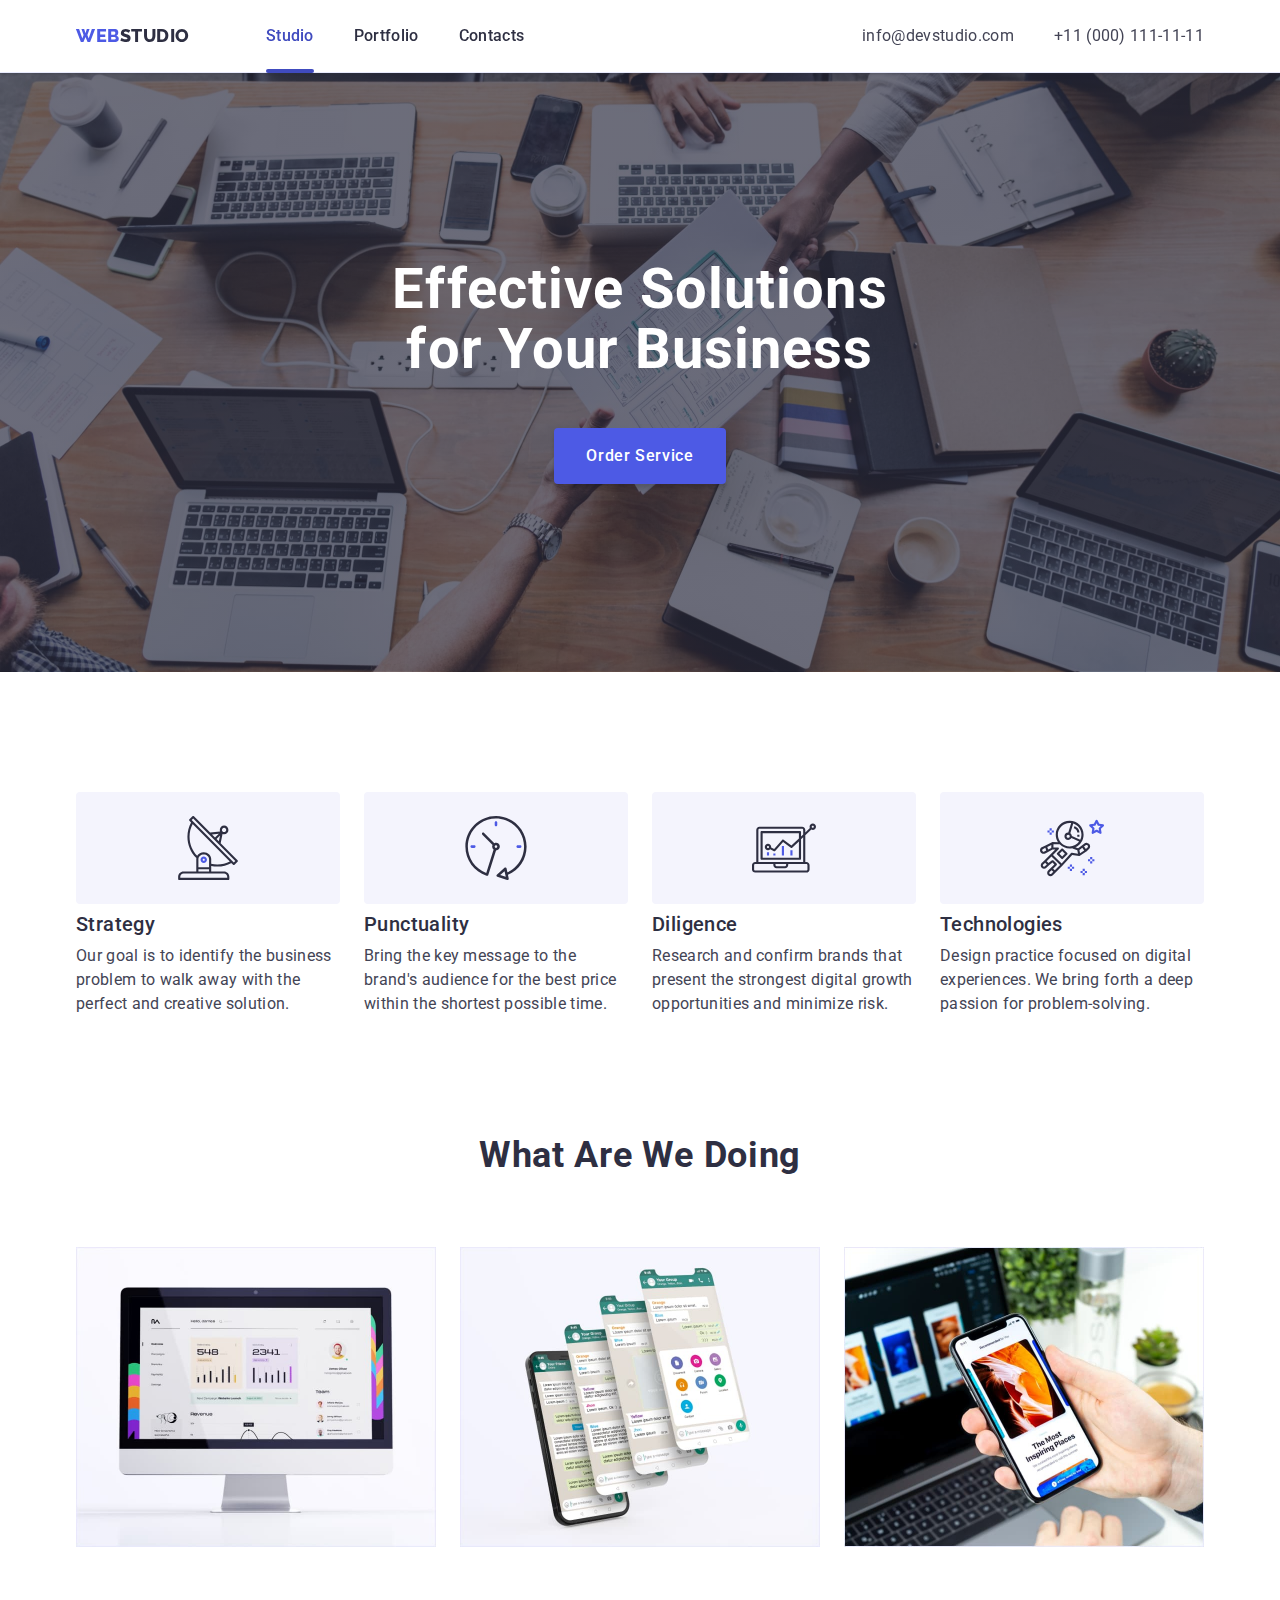
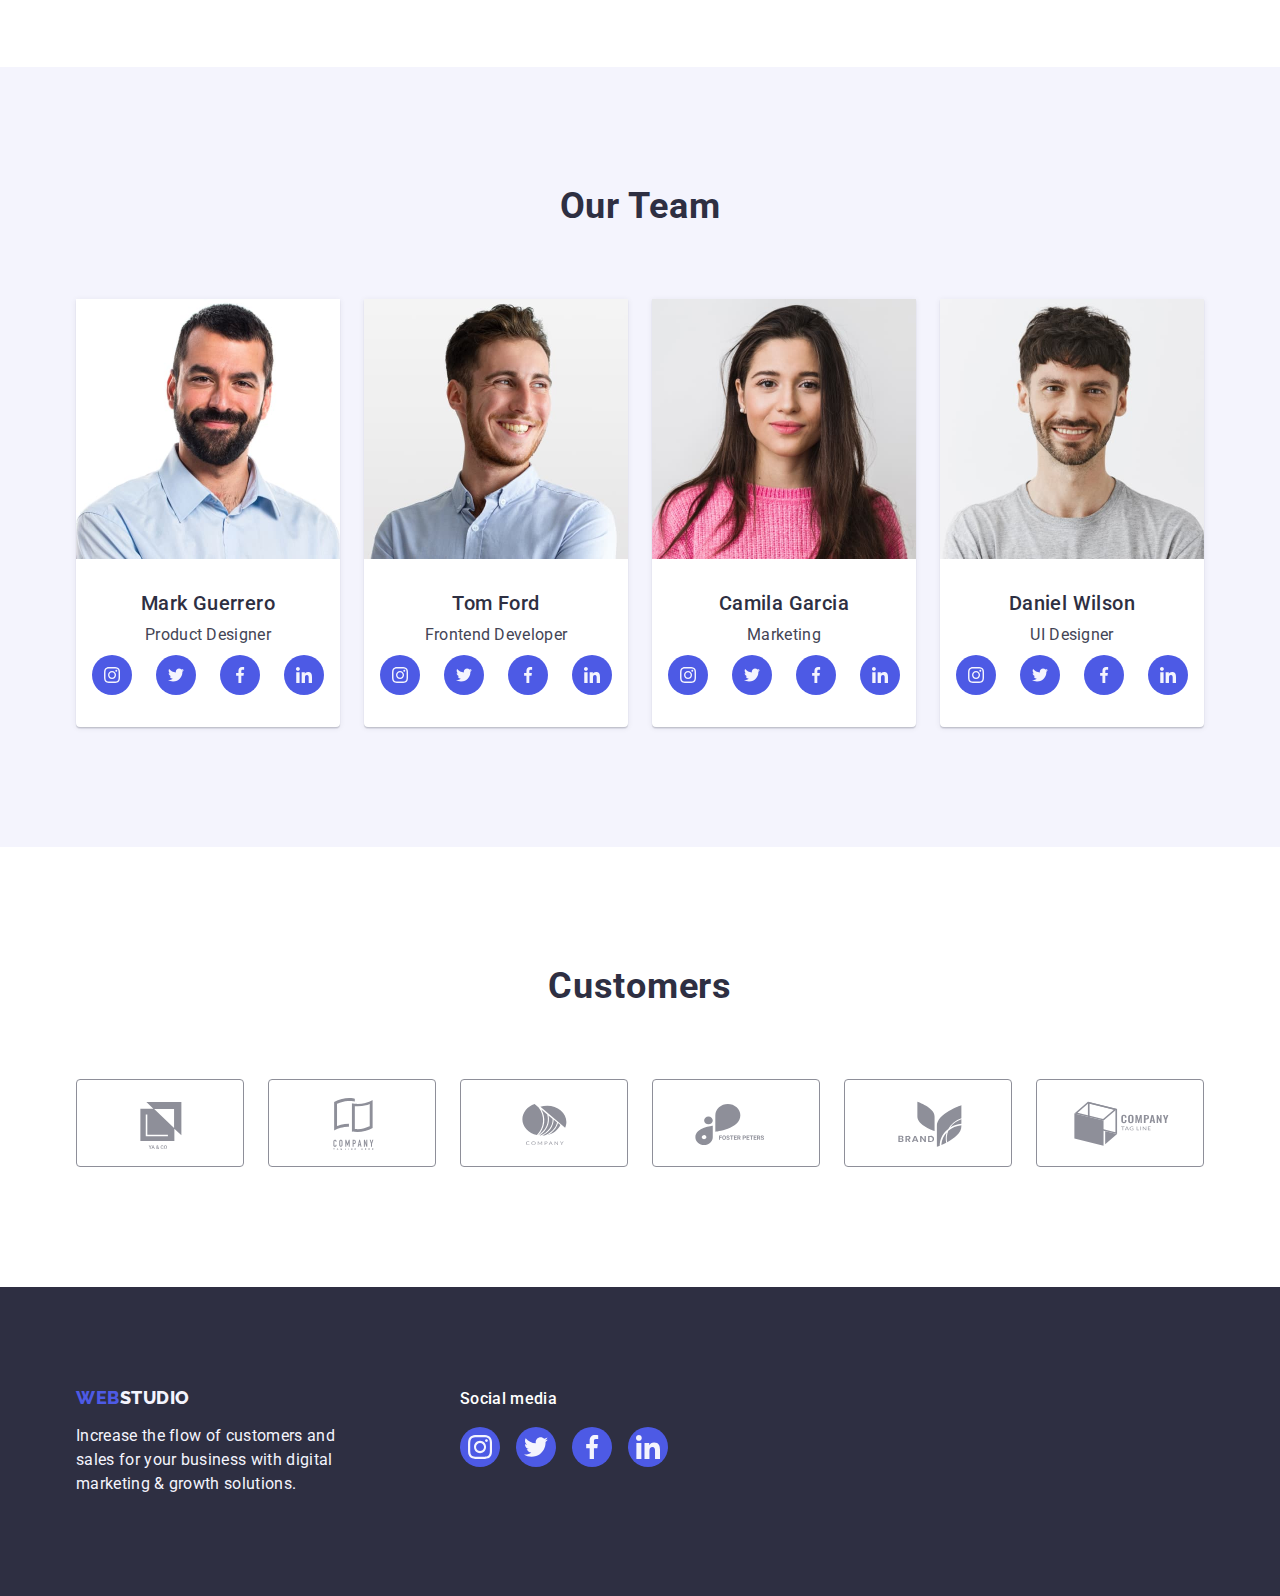
==== index.html @ 48751b9d "add icon form" ====
<!DOCTYPE html>
<html lang="en">
  <head>
    <meta charset="UTF-8" />
    <meta http-equiv="X-UA-Compatible" content="IE=edge" />
    <meta name="viewport" content="width=device-width, initial-scale=1.0" />
    <title>WebStudio</title>
    <link rel="preconnect" href="https://fonts.googleapis.com" />
    <link rel="preconnect" href="https://fonts.gstatic.com" crossorigin />
    <link
      href="https://fonts.googleapis.com/css2?family=Raleway:wght@800&family=Roboto:wght@400;500;700&display=swap"
      rel="stylesheet"
    />
    <link
      rel="stylesheet"
      href="https://cdnjs.cloudflare.com/ajax/libs/modern-normalize/1.1.0/modern-normalize.min.css"
    />
    <link rel="stylesheet" href="./css/styles.css" />
  </head>
  <body>
    <header class="header">
      <div class="container header-nav">
        <nav class="navigations">
          <a href="./index.html" class="logo-nav logo-nav-common link"
            >Web<span class="logo-dark">Studio</span></a
          >
          <ul class="list menu-list">
            <li class="nav-list">
              <a href="./index.html" class="menu-item link active">Studio</a>
            </li>
            <li class="nav-list">
              <a href="./portfolio.html" class="menu-item link">Portfolio</a>
            </li>
            <li class="nav-list">
              <a href="" class="menu-item link">Contacts</a>
            </li>
          </ul>
        </nav>
        <address class="contacts-menu">
          <ul class="list contacts-list">
            <li class="contact">
              <a href="mailto:info@devstudio.com" class="contact-item link"
                >info@devstudio.com</a
              >
            </li>
            <li class="contact">
              <a href="tel:+110001111111" class="contact-item link"
                >+11 (000) 111-11-11</a
              >
            </li>
          </ul>
        </address>
      </div>
    </header>
    <main>
      <!-- Hero -->
      <section class="hero">
        <div class="container">
          <h1 class="hero-title">Effective Solutions for Your Business</h1>
          <button type="button" class="button primary-button" data-modal-open>
            Order Service
          </button>
        </div>
      </section>

      <!-- Section 1 -->
      <section class="advatages-description">
        <div class="container">
          <h2 class="visually-hidden">Our advantages</h2>
          <ul class="list advatages-list">
            <li class="item">
              <div class="advantages-icons-wrapper">
                <svg class="advantages-icons" width="64" height="64">
                  <use href="./images/icons.svg#icon-antenna"></use>
                </svg>
              </div>
              <h3 class="item-title">Strategy</h3>
              <p class="item-description">
                Our goal is to identify the business problem to walk away with
                the perfect and creative solution.
              </p>
            </li>
            <li class="item">
              <div class="advantages-icons-wrapper">
                <svg class="advantages-icons" width="64" height="64">
                  <use href="./images/icons.svg#icon-clock"></use>
                </svg>
              </div>
              <h3 class="item-title">Punctuality</h3>
              <p class="item-description">
                Bring the key message to the brand's audience for the best price
                within the shortest possible time.
              </p>
            </li>
            <li class="item">
              <div class="advantages-icons-wrapper">
                <svg class="advantages-icons" width="64" height="64">
                  <use href="./images/icons.svg#icon-diagram"></use>
                </svg>
              </div>
              <h3 class="item-title">Diligence</h3>
              <p class="item-description">
                Research and confirm brands that present the strongest digital
                growth opportunities and minimize risk.
              </p>
            </li>
            <li class="item">
              <div class="advantages-icons-wrapper">
                <svg class="advantages-icons" width="64" height="64">
                  <use href="./images/icons.svg#icon-astronaut"></use>
                </svg>
              </div>
              <h3 class="item-title">Technologies</h3>
              <p class="item-description">
                Design practice focused on digital experiences. We bring forth a
                deep passion for problem-solving.
              </p>
            </li>
          </ul>
        </div>
      </section>

      <!-- Section 2 -->
      <section class="work-examples">
        <div class="container">
          <h2 class="section-title">What are we doing</h2>
          <ul class="list works-list">
            <li class="item">
              <img
                src="./images/img1.jpg"
                alt="computer"
                width="360"
                height="300"
              />
            </li>
            <li class="item">
              <img
                src="./images/img2.jpg"
                alt="phone screens"
                width="360"
                height="300"
              />
            </li>
            <li class="item">
              <img
                src="./images/img3.jpg"
                alt="phone"
                width="360"
                height="300"
              />
            </li>
          </ul>
        </div>
      </section>

      <!-- Section 3 -->
      <section class="team-members-cards">
        <div class="container">
          <h2 class="section-title">Our Team</h2>
          <ul class="list team-list">
            <li class="team-member-card">
              <img
                src="./images/people1.jpg"
                alt="Mark Guerrero"
                width="264"
                height="260"
                class="person-image"
              />
              <div class="wrapper">
                <h3 class="item-title">Mark Guerrero</h3>
                <p class="item-description card-description">
                  Product Designer
                </p>
                <ul class="icon-list list">
                  <li class="personal-social-media">
                    <a
                      href=""
                      class="icon-link link"
                      aria-label="link to Instagram"
                      target="_blank"
                      rel="noopener noreferrer"
                    >
                      <svg class="icon-img" width="16" height="16">
                        <use href="./images/icons.svg#icon-instagram"></use>
                      </svg>
                    </a>
                  </li>
                  <li class="personal-social-media">
                    <a
                      href=""
                      class="icon-link link"
                      aria-label="link to Twitter"
                      target="_blank"
                      rel="noopener noreferrer"
                    >
                      <svg class="icon-img" width="16" height="16">
                        <use href="./images/icons.svg#icon-twitter"></use>
                      </svg>
                    </a>
                  </li>
                  <li class="personal-social-media">
                    <a
                      href=""
                      class="icon-link link"
                      aria-label="link to Facebook"
                      target="_blank"
                      rel="noopener noreferrer"
                    >
                      <svg class="icon-img" width="16" height="16">
                        <use href="./images/icons.svg#icon-facebook"></use>
                      </svg>
                    </a>
                  </li>
                  <li class="personal-social-media">
                    <a
                      href=""
                      class="icon-link link"
                      aria-label="link to Linkedin"
                      target="_blank"
                      rel="noopener noreferrer"
                    >
                      <svg class="icon-img" width="16" height="16">
                        <use href="./images/icons.svg#icon-linkedin"></use>
                      </svg>
                    </a>
                  </li>
                </ul>
              </div>
            </li>
            <li class="team-member-card">
              <img
                src="./images/people2.jpg"
                alt="Tom Ford"
                width="264"
                height="260"
                class="person-image"
              />
              <div class="wrapper">
                <h3 class="item-title">Tom Ford</h3>
                <p class="item-description card-description">
                  Frontend Developer
                </p>
                <ul class="icon-list list">
                  <li class="personal-social-media">
                    <a
                      href=""
                      class="icon-link link"
                      aria-label="link to Instagram"
                      target="_blank"
                      rel="noopener noreferrer"
                    >
                      <svg class="icon-img" width="16" height="16">
                        <use href="./images/icons.svg#icon-instagram"></use>
                      </svg>
                    </a>
                  </li>
                  <li class="personal-social-media">
                    <a
                      href=""
                      class="icon-link link"
                      aria-label="link to Twitter"
                      target="_blank"
                      rel="noopener noreferrer"
                    >
                      <svg class="icon-img" width="16" height="16">
                        <use href="./images/icons.svg#icon-twitter"></use>
                      </svg>
                    </a>
                  </li>
                  <li class="personal-social-media">
                    <a
                      href=""
                      class="icon-link link"
                      aria-label="link to Facebook"
                      target="_blank"
                      rel="noopener noreferrer"
                    >
                      <svg class="icon-img" width="16" height="16">
                        <use href="./images/icons.svg#icon-facebook"></use>
                      </svg>
                    </a>
                  </li>
                  <li class="personal-social-media">
                    <a
                      href=""
                      class="icon-link link"
                      aria-label="link to Linkedin"
                      target="_blank"
                      rel="noopener noreferrer"
                    >
                      <svg class="icon-img" width="16" height="16">
                        <use href="./images/icons.svg#icon-linkedin"></use>
                      </svg>
                    </a>
                  </li>
                </ul>
              </div>
            </li>
            <li class="team-member-card">
              <img
                src="./images/people3.jpg"
                alt="Camila Garcia"
                width="264"
                height="260"
                class="person-image"
              />
              <div class="wrapper">
                <h3 class="item-title">Camila Garcia</h3>
                <p class="item-description card-description">Marketing</p>
                <ul class="icon-list list">
                  <li class="personal-social-media">
                    <a
                      href=""
                      class="icon-link link"
                      aria-label="link to Instagram"
                      target="_blank"
                      rel="noopener noreferrer"
                    >
                      <svg class="icon-img" width="16" height="16">
                        <use href="./images/icons.svg#icon-instagram"></use>
                      </svg>
                    </a>
                  </li>
                  <li class="personal-social-media">
                    <a
                      href=""
                      class="icon-link link"
                      aria-label="link to Twitter"
                      target="_blank"
                      rel="noopener noreferrer"
                    >
                      <svg class="icon-img" width="16" height="16">
                        <use href="./images/icons.svg#icon-twitter"></use>
                      </svg>
                    </a>
                  </li>
                  <li class="personal-social-media">
                    <a
                      href=""
                      class="icon-link link"
                      aria-label="link to Facebook"
                      target="_blank"
                      rel="noopener noreferrer"
                    >
                      <svg class="icon-img" width="16" height="16">
                        <use href="./images/icons.svg#icon-facebook"></use>
                      </svg>
                    </a>
                  </li>
                  <li class="personal-social-media">
                    <a
                      href=""
                      class="icon-link link"
                      aria-label="link to Linkedin"
                      target="_blank"
                      rel="noopener noreferrer"
                    >
                      <svg class="icon-img" width="16" height="16">
                        <use href="./images/icons.svg#icon-linkedin"></use>
                      </svg>
                    </a>
                  </li>
                </ul>
              </div>
            </li>
            <li class="team-member-card">
              <img
                src="./images/people4.jpg"
                alt="Daniel Wilson"
                width="264"
                height="260"
                class="person-image"
              />
              <div class="wrapper">
                <h3 class="item-title">Daniel Wilson</h3>
                <p class="item-description card-description">UI Designer</p>
                <ul class="icon-list list">
                  <li class="personal-social-media">
                    <a
                      href=""
                      class="icon-link link"
                      aria-label="link to Instagram"
                      target="_blank"
                      rel="noopener noreferrer"
                    >
                      <svg class="icon-img" width="16" height="16">
                        <use href="./images/icons.svg#icon-instagram"></use>
                      </svg>
                    </a>
                  </li>
                  <li class="personal-social-media">
                    <a
                      href=""
                      class="icon-link link"
                      aria-label="link to Twitter"
                      target="_blank"
                      rel="noopener noreferrer"
                    >
                      <svg class="icon-img" width="16" height="16">
                        <use href="./images/icons.svg#icon-twitter"></use>
                      </svg>
                    </a>
                  </li>
                  <li class="personal-social-media">
                    <a
                      href=""
                      class="icon-link link"
                      aria-label="link to Facebook"
                      target="_blank"
                      rel="noopener noreferrer"
                    >
                      <svg class="icon-img" width="16" height="16">
                        <use href="./images/icons.svg#icon-facebook"></use>
                      </svg>
                    </a>
                  </li>
                  <li class="personal-social-media">
                    <a
                      href=""
                      class="icon-link link"
                      aria-label="link to Linkedin"
                      target="_blank"
                      rel="noopener noreferrer"
                    >
                      <svg class="icon-img" width="16" height="16">
                        <use href="./images/icons.svg#icon-linkedin"></use>
                      </svg>
                    </a>
                  </li>
                </ul>
              </div>
            </li>
          </ul>
        </div>
      </section>

      <!-- Section 4 -->
      <section class="customers-section">
        <div class="container">
          <h2 class="section-title">Customers</h2>
          <ul class="customers-list list">
            <li class="customers-item">
              <a
                href=""
                class="customers-link"
                aria-label="link to Company"
                target="_blank"
                rel="noopener noreferrer"
              >
                <svg class="customer-logo" width="104" height="56">
                  <use href="./images/icons.svg#icon-company-1"></use>
                </svg>
              </a>
            </li>
            <li class="customers-item">
              <a
                href=""
                class="customers-link"
                aria-label="link to Company"
                target="_blank"
                rel="noopener noreferrer"
              >
                <svg class="customer-logo" width="104" height="56">
                  <use href="./images/icons.svg#icon-company-2"></use>
                </svg>
              </a>
            </li>
            <li class="customers-item">
              <a
                href=""
                class="customers-link"
                aria-label="link to Company"
                target="_blank"
                rel="noopener noreferrer"
              >
                <svg class="customer-logo" width="104" height="56">
                  <use href="./images/icons.svg#icon-company-3"></use>
                </svg>
              </a>
            </li>
            <li class="customers-item">
              <a
                href=""
                class="customers-link"
                aria-label="link to Company"
                target="_blank"
                rel="noopener noreferrer"
              >
                <svg class="customer-logo" width="104" height="56">
                  <use href="./images/icons.svg#icon-company-4"></use>
                </svg>
              </a>
            </li>
            <li class="customers-item">
              <a
                href=""
                class="customers-link"
                aria-label="link to Company"
                target="_blank"
                rel="noopener noreferrer"
              >
                <svg class="customer-logo" width="104" height="56">
                  <use href="./images/icons.svg#icon-company-5"></use>
                </svg>
              </a>
            </li>
            <li class="customers-item">
              <a
                href=""
                class="customers-link"
                aria-label="link to Company"
                target="_blank"
                rel="noopener noreferrer"
              >
                <svg class="customer-logo" width="104" height="56">
                  <use href="./images/icons.svg#icon-company-6"></use>
                </svg>
              </a>
            </li>
          </ul>
        </div>
      </section>
    </main>

    <!-- Footer -->
    <footer class="footer">
      <div class="container footer-wrapper">
        <div class="footer-left-side">
          <a
            href="./index.html"
            class="logo-nav logo-nav-common link footer-logo"
            >Web<span class="logo-light">Studio</span></a
          >
          <p class="footer-text">
            Increase the flow of customers and sales for your business with
            digital marketing & growth solutions.
          </p>
        </div>
        <div>
          <p class="social-media-text">Social media</p>
          <ul class="social-media-list list">
            <li class="social-media-item">
              <a
                href=""
                class="icon-link"
                aria-label="link to Instagram"
                target="_blank"
                rel="noopener noreferrer"
              >
                <svg class="icon-img" width="24" height="24">
                  <use href="./images/icons.svg#icon-instagram"></use>
                </svg>
              </a>
            </li>
            <li class="social-media-item">
              <a
                href=""
                class="icon-link"
                aria-label="link to Twitter"
                target="_blank"
                rel="noopener noreferrer"
              >
                <svg class="icon-img" width="24" height="24">
                  <use href="./images/icons.svg#icon-twitter"></use>
                </svg>
              </a>
            </li>
            <li class="social-media-item">
              <a
                href=""
                class="icon-link"
                aria-label="link to Facebook"
                target="_blank"
                rel="noopener noreferrer"
              >
                <svg class="icon-img" width="24" height="24">
                  <use href="./images/icons.svg#icon-facebook"></use>
                </svg>
              </a>
            </li>
            <li class="social-media-item">
              <a
                href=""
                class="icon-link"
                aria-label="link to Linkedin"
                target="_blank"
                rel="noopener noreferrer"
              >
                <svg class="icon-img" width="24" height="24">
                  <use href="./images/icons.svg#icon-linkedin"></use>
                </svg>
              </a>
            </li>
          </ul>
        </div>
      </div>
    </footer>

    <div class="backdrop is-hidden" data-modal>
      <div class="modal">
        <button type="button" class="close-button" data-modal-close>
          <svg class="icon-close" width="8" height="8">
            <use href="./images/icons.svg#icon-close"></use>
          </svg>
        </button>

        <form class="form-modal">
          <p class="form-title">
            Leave your contacts and we will call you back
          </p>

          <label class="form-field">
            <span class="input-description">Name</span>
            <span class="input-wrapper">
              <input
                type="text"
                name="user-name"
                required
                class="form-input"
                pattern="[a-zA-Z]+"
                minlength="2"
              />
              <svg class="form-icon" width="18" height="24">
                <use href="./images/icons.svg#icon-person"></use>
              </svg>
            </span>
          </label>

          <label class="form-field">
            <span class="input-description">Phone</span>
            <span class="input-wrapper">
              <input
                type="tel"
                name="phone-number"
                required
                class="form-input"
                pattern="[0-9]{3}-[0-9]{3}-[0-9]{2}-[0-9]{2}"
                title="XXX-XXX-XX-XX"
              />
              <svg class="form-icon" width="18" height="24">
                <use href="./images/icons.svg#icon-phone"></use>
              </svg>
            </span>
          </label>

          <label class="form-field">
            <span class="input-description">Email</span>
            <span class="input-wrapper">
              <input
                type="email"
                name="user-email"
                required
                class="form-input"
              />
              <svg class="form-icon" width="18" height="24">
                <use href="./images/icons.svg#icon-email"></use>
              </svg>
            </span>
          </label>

          <label class="form-field">
            <span class="input-description">Comment</span>
            <textarea
              name="user-comment"
              placeholder="Text input"
              class="user-comment"
            ></textarea>
          </label>

          <!-- <label class="form-field">
            <input type="checkbox" name="checkbox" value="checkbox" required />
            <span>I accept the terms and conditions of the</span>
            <a href="">Privacy Policy</a>
          </label> -->

          <label class="checkbox-description">
            <input
              type="checkbox"
              name="user-policy"
              value="checkbox"
              required
              class="checkbox-form visually-hidden"
            />
            <span class="icon-checkboks">
              <svg class="icon-policy" width="10" height="8">
                <use href="./images/icons.svg#icon-policy"></use>
              </svg>
            </span>
            I accept the terms and conditions of the&nbsp;
            <a href="" class="policy-link">Privacy Policy</a>
          </label>

          <button type="submit" class="form-button button">Send</button>
        </form>
      </div>
    </div>

    <script src="./js/modal.js"></script>
  </body>
</html>
---- css/styles.css ----
:root {
  --primary-brand-color: #4d5ae5;
  --hover-color: #404bbf;
  --primary-text-color: #434455;
  --headings-text-color: #2e2f42;
  --white-text-color: #ffffff;
  --light-text-color: #f4f4fd;
  --accent-color: #e7e9fc;
  --stroke-logo-color: #8e8f99;
  --green-hover-color: #31d0aa;
  --modal-background-color: #fcfcfc;
  --timing-function: cubic-bezier(0.4, 0, 0.2, 1);
}

body {
  padding-top: 72px;

  font-family: 'Roboto', sans-serif;
  font-weight: 400;
  font-size: 16px;

  background-color: var(--white-text-color);
  color: var(--primary-text-color);
}

/* Resets */
h1,
h2,
h3,
h4,
p {
  margin-top: 0;
  margin-bottom: 0;
}

ul {
  margin-top: 0;
  margin-bottom: 0;
  padding-left: 0;
}

img {
  display: block;
}

/* Links reset */

.link {
  text-decoration: none;
}

/* Lists reset */

.list {
  list-style: none;
}

/* Header */

.header {
  border-bottom: 1px solid var(--accent-color);
  box-shadow: 0px 2px 1px rgba(46, 47, 66, 0.08),
    0px 1px 1px rgba(46, 47, 66, 0.16), 0px 1px 6px rgba(46, 47, 66, 0.08);
  background-color: var(--white-text-color);

  position: fixed;
  top: 0;
  left: 0;
  z-index: 100;
  width: 100%;
}

.container {
  width: 1158px;
  padding-left: 15px;
  padding-right: 15px;
  margin-left: auto;
  margin-right: auto;
}

.header-nav {
  display: flex;
  align-items: center;
}

.navigations {
  display: flex;
  align-items: center;
}

/* Logo */

.logo-nav {
  font-family: 'Raleway', sans-serif;
  font-weight: 800;
  font-size: 18px;
  line-height: 1.17;
  letter-spacing: 0.03em;
  text-transform: uppercase;
}

.logo-nav-common {
  color: var(--primary-brand-color);
}

.logo-dark {
  color: var(--headings-text-color);
}

.logo-light {
  color: var(--light-text-color);
}

/* Navigation menu */

.menu-item.active {
  position: relative;
  color: var(--hover-color);
}

.active::after {
  position: absolute;
  left: 0;
  bottom: -1px;
  content: '';
  display: block;
  width: 100%;
  height: 4px;

  background: var(--hover-color);
  border-radius: 2px;
}

.menu-list {
  display: flex;
  gap: 40px;
}

.menu-item {
  display: block;
  padding-top: 24px;
  padding-bottom: 24px;

  font-weight: 500;
  line-height: 1.5;
  letter-spacing: 0.02em;
  color: var(--headings-text-color);

  transition-property: color;
  transition-duration: 250ms;
  transition-timing-function: var(--timing-function);
}

.navigations .logo-nav {
  margin-right: 76px;
}

.menu-item:hover,
.menu-item:focus,
.contact-item:hover,
.contact-item:focus {
  color: var(--hover-color);
}

/* Contacts menu */

.contacts-menu {
  font-style: normal;
  margin-left: auto;
}

.contacts-list {
  display: flex;
  gap: 40px;
}

.contact-item {
  padding-top: 24px;
  padding-bottom: 24px;

  line-height: 1.5;
  letter-spacing: 0.02em;
  color: var(--primary-text-color);

  transition-property: color;
  transition-duration: 250ms;
  transition-timing-function: var(--timing-function);
}

/* Hero */
.hero {
  padding-top: 188px;
  padding-bottom: 188px;
  max-width: 1440px;
  margin-left: auto;
  margin-right: auto;
  background-image: linear-gradient(
      rgba(46, 47, 66, 0.7),
      rgba(46, 47, 66, 0.7)
    ),
    url('../images/hero.jpg');
  background-color: var(--headings-text-color);
  background-position: center;
  background-size: cover;
  background-repeat: no-repeat;
}
.hero-title {
  max-width: 496px;
  margin-right: auto;
  margin-left: auto;
  margin-bottom: 48px;

  font-weight: 700;
  font-size: 56px;
  line-height: 1.07;
  letter-spacing: 0.02em;
  text-align: center;
  color: var(--white-text-color);
}

/* Buttons */

.button {
  font-weight: 500;
  font-size: 16px;
  line-height: 1.5;
  letter-spacing: 0.04em;
  cursor: pointer;
}

.primary-button {
  display: block;
  min-width: 169px;
  margin-left: auto;
  margin-right: auto;
  padding: 16px 32px;

  color: var(--white-text-color);
  background-color: var(--primary-brand-color);
  border: none;
  box-shadow: 0px 4px 4px rgba(0, 0, 0, 0.15);
  border-radius: 4px;

  transition-property: background-color;
  transition-duration: 250ms;
  transition-timing-function: var(--timing-function);
}

.secondary-button {
  padding: 12px 24px;
  color: var(--primary-brand-color);
  background-color: var(--light-text-color);
  border: 1px solid var(--accent-color);
  border-radius: 4px;

  transition: color 250ms var(--timing-function),
    background-color 250ms var(--timing-function),
    box-shadow 250ms var(--timing-function),
    border-color 250ms var(--timing-function);
}

.secondary-button-item:not(:last-child) {
  margin-right: 24px;
}

.primary-button:hover,
.primary-button:focus,
.secondary-button:hover,
.secondary-button:focus {
  color: var(--white-text-color);
  background-color: var(--hover-color);
}

.secondary-button:hover,
.secondary-button:focus {
  box-shadow: 0px 3px 1px rgba(0, 0, 0, 0.1), 0px 2px 1px rgba(0, 0, 0, 0.08),
    0px 2px 2px rgba(0, 0, 0, 0.12);
  border: 1px solid;
  border-color: transparent;
}

/* Section 1 */
.visually-hidden {
  position: absolute;
  width: 1px;
  height: 1px;
  margin: -1px;
  border: 0;
  padding: 0;

  white-space: nowrap;
  clip-path: inset(100%);
  clip: rect(0 0 0 0);
  overflow: hidden;
}

.advatages-description {
  padding-top: 120px;
  padding-bottom: 120px;
}

.advatages-list {
  display: flex;
  gap: 24px;
}

.advatages-list .item {
  flex-basis: calc((100% - 72px) / 4);
}

.advantages-icons-wrapper {
  display: flex;
  justify-content: center;
  align-items: center;
  width: 264px;
  height: 112px;
  margin-bottom: 8px;
  background-color: var(--light-text-color);
  border-radius: 4px;
}

.item-title {
  margin-bottom: 8px;

  font-weight: 500;
  font-size: 20px;
  line-height: 1.2;
  letter-spacing: 0.02em;

  color: var(--headings-text-color);
}

.item-description {
  line-height: 1.5;
  letter-spacing: 0.02em;
}

/* Section 2 */

.work-examples {
  padding-bottom: 120px;
}

.section-title {
  margin-bottom: 72px;

  font-weight: 700;
  font-size: 36px;
  line-height: 1.1;
  text-align: center;
  letter-spacing: 0.02em;
  text-transform: capitalize;

  color: var(--headings-text-color);
}

.works-list {
  display: flex;
}

.works-list .item {
  flex-basis: calc((100% - 48px) / 3);
}

.works-list .item:not(:last-child) {
  margin-right: 24px;
}

/* Section 3 */

.team-members-cards {
  padding-top: 120px;
  padding-bottom: 120px;
  background-color: var(--light-text-color);
}

.team-list {
  display: flex;
  gap: 24px;
  text-align: center;
}

.team-member-card {
  flex-basis: calc((100% - 72px) / 4);

  background-color: var(--white-text-color);
  box-shadow: 0px 1px 6px rgba(46, 47, 66, 0.08),
    0px 1px 1px rgba(46, 47, 66, 0.16), 0px 2px 1px rgba(46, 47, 66, 0.08);
  border-radius: 0px 0px 4px 4px;
}

.wrapper {
  padding: 32px 0;
}

.card-description {
  margin-bottom: 8px;
}

.icon-list {
  display: flex;
  justify-content: center;
  gap: 24px;
}

.icon-link {
  display: flex;
  justify-content: center;
  align-items: center;
  width: 40px;
  height: 40px;
  background-color: var(--primary-brand-color);
  border-radius: 50%;

  transition-property: background-color;
  transition-duration: 250ms;
  transition-timing-function: var(--timing-function);
}

.personal-social-media > .icon-link:hover,
.personal-social-media > .icon-link:focus {
  background-color: var(--hover-color);
}

.icon-img {
  fill: var(--light-text-color);
}

/* Section 4 */

.customers-section {
  padding-top: 120px;
  padding-bottom: 120px;
}
.customers-item {
  flex-basis: calc((100% - 120px) / 6);
  height: 88px;
}

.customers-list {
  display: flex;
  gap: 24px;
}

.customers-link {
  display: flex;
  align-items: center;
  justify-content: center;
  height: 100%;
  border: 1px solid var(--stroke-logo-color);
  border-radius: 4px;
  color: var(--stroke-logo-color);

  transition: border-color 250ms var(--timing-function),
    color 250ms var(--timing-function);
}

.customers-link:hover,
.customers-link:focus {
  color: var(--hover-color);
  border: 1px solid;
  border-color: var(--hover-color);
}

.customer-logo {
  fill: currentColor;
}

/* Footer */

.footer-wrapper {
  display: flex;
  align-items: baseline;
}

.footer-left-side {
  margin-right: 120px;
}

.footer-logo {
  display: inline-block;
  margin-bottom: 16px;
}

.footer {
  padding-top: 100px;
  padding-bottom: 100px;

  background-color: var(--headings-text-color);
}

.footer-text {
  width: 264px;
  line-height: 1.5;
  letter-spacing: 0.02em;
  color: var(--light-text-color);
}

.social-media-list {
  display: flex;
  gap: 16px;
}

.social-media-text {
  margin-bottom: 16px;
  font-weight: 500;
  line-height: 1.5;
  letter-spacing: 0.02em;
  color: var(--white-text-color);
}

.social-media-item > .icon-link:hover,
.social-media-item > .icon-link:focus {
  background-color: var(--green-hover-color);
}

/* Portfolio */

.cards-section {
  padding-top: 96px;
  padding-bottom: 120px;
}

.button-list {
  display: flex;
  justify-content: center;
  margin-bottom: 72px;
}

.card-list {
  display: flex;
  flex-wrap: wrap;
}

.item-title-link {
  color: var(--headings-text-color);
}

.item-description-link {
  color: var(--primary-text-color);
}

.card {
  width: calc((100% - 48px) / 3);
  margin-right: 24px;
  margin-bottom: 48px;
}

.card-link {
  display: block;

  transition-property: box-shadow;
  transition-duration: 250ms;
  transition-timing-function: var(--timing-function);
}

.card-link:hover,
.card-link:focus {
  box-shadow: 0px 1px 6px rgba(46, 47, 66, 0.08),
    0px 1px 1px rgba(46, 47, 66, 0.16), 0px 2px 1px rgba(46, 47, 66, 0.08);
}

.wrapper-cards {
  padding: 32px 16px;
  border: 1px solid var(--accent-color);
  border-top: none;
}

.card:nth-child(3n) {
  margin-right: 0;
}

.card:nth-last-child(-n + 3) {
  margin-bottom: 0;
}

.card-link .item-title,
.card-link .item-description {
  margin-left: 16px;
}

.thumb {
  position: relative;

  overflow: hidden;
}

.thumb-text {
  position: absolute;
  top: 0;
  left: 0;
  width: 100%;
  height: 100%;
  padding-top: 40px;
  padding-bottom: 40px;
  padding-right: 32px;
  padding-left: 32px;

  line-height: 1.5;
  letter-spacing: 0.02em;
  color: var(--light-text-color);
  background-color: var(--primary-brand-color);

  transform: translateY(100%);
  transition: transform 250ms var(--timing-function);
  overflow: auto;
}

.card-link:hover .thumb-text,
.card-link:focus .thumb-text {
  transform: translateY(0);
}

/* Modal */

.backdrop {
  position: fixed;
  top: 0;
  left: 0;
  width: 100%;
  height: 100%;

  background-color: rgba(46, 47, 66, 0.4);
  opacity: 1;
  transition: opacity 250ms var(--timing-function),
    visibility 250ms var(--timing-function);
}

.is-hidden {
  opacity: 0;
  visibility: hidden;
  pointer-events: none;
}

.backdrop.is-hidden .modal {
  transform: translate(-50%, -50%) scale(0.9);
  opacity: 0;
}

.modal {
  position: absolute;
  top: 50%;
  left: 50%;
  transform: translate(-50%, -50%) scale(1);
  min-width: 408px;
  min-height: 584px;
  padding: 72px 24px 24px 24px;

  background-color: var(--modal-background-color);
  box-shadow: 0px 1px 1px rgba(0, 0, 0, 0.14), 0px 1px 3px rgba(0, 0, 0, 0.12),
    0px 2px 1px rgba(0, 0, 0, 0.2);
  border-radius: 4px;
  opacity: 1;
  transition: transform 250ms var(--timing-function);
}

.close-button {
  position: absolute;
  top: 24px;
  right: 24px;

  width: 24px;
  height: 24px;
  padding: 0;
  display: flex;
  justify-content: center;
  align-items: center;

  background-color: var(--accent-color);
  border: 1px solid rgba(0, 0, 0, 0.1);
  border-radius: 50%;

  cursor: pointer;
  transition: background-color 250ms var(--timing-function),
    border 250ms var(--timing-function);
}

.close-button:hover,
.close-button:focus {
  background-color: var(--hover-color);
  border: none;
}

.close-button:hover .icon-close,
.close-button:focus .icon-close {
  fill: var(--white-text-color);
}

.icon-close {
  fill: var(--headings-text-color);
  transition: fill 250ms var(--timing-function);
}

.form-title {
  margin-bottom: 16px;

  font-weight: 500;
  font-size: 16px;
  line-height: 1.5;
  text-align: center;
  letter-spacing: 0.02em;
  color: var(--headings-text-color);
}

.form-field {
  display: block;
  margin-bottom: 8px;
}

.form-field:last-child {
  margin-bottom: 16px;
}

.input-wrapper {
  position: relative;
  display: block;
}

.form-input {
  width: 100%;
  height: 40px;
  padding-left: 38px;

  border: 1px solid rgba(46, 47, 66, 0.4);
  border-radius: 4px;

  transition: border-color 250ms var(--timing-function);
}

.form-input:focus-within,
.user-comment:focus-within {
  outline: none;
  border-color: var(--primary-brand-color);
}

.form-input:focus-within + .form-icon {
  fill: var(--primary-brand-color);
}

.input-description {
  display: block;
  margin-bottom: 4px;
  font-size: 12px;
  line-height: 1.17;
  letter-spacing: 0.04em;

  color: var(--stroke-logo-color);
}

.form-icon {
  position: absolute;
  top: 50%;
  left: 16px;
  transform: translateY(-50%);

  transition: fill 250ms var(--timing-function);
}

.user-comment {
  width: 100%;
  height: 120px;
  resize: none;
  border: 1px solid rgba(46, 47, 66, 0.4);
  border-radius: 4px;
  padding: 8px 16px;

  transition: border-color 250ms var(--timing-function);
}

.user-comment::placeholder {
  font-size: 12px;
  line-height: 1.17;
  letter-spacing: 0.04em;
  color: rgba(46, 47, 66, 0.4);
}

.checkbox-description {
  display: flex;
  margin-bottom: 24px;
  align-items: center;
  font-size: 12px;
  line-height: 1.17;
  letter-spacing: 0.04em;
  color: var(--stroke-logo-color);
}

.icon-checkboks {
  display: flex;
  align-items: center;
  justify-content: center;
  width: 16px;
  height: 16px;
  margin-right: 8px;
  border: 1px solid rgba(46, 47, 66, 0.4);
  border-radius: 2px;
  cursor: pointer;

  transition: background-color 250ms var(--timing-function),
    border-color 250ms var(--timing-function),
    background-image 250ms var(--timing-function);
}

.icon-policy {
  opacity: 0;
  transition: opacity 250ms var(--timing-function);
}

.checkbox-form:checked + .icon-checkboks {
  background-color: var(--hover-color);
  border-color: var(--hover-color);
}

.checkbox-form:checked + .icon-checkboks .icon-policy {
  opacity: 1;
}

.checkbox-form:focus + .icon-checkboks {
  outline: 1px solid var(--primary-brand-color);
}

/* 
.checkbox-description::before {
  content: '';
  width: 16px;
  height: 16px;
  margin-right: 8px;
  border: 1px solid rgba(46, 47, 66, 0.4);
  border-radius: 2px;
  cursor: pointer;

  transition: background-color 250ms var(--timing-function),
    border-color 250ms var(--timing-function),
    background-image 250ms var(--timing-function);
}

.checkbox-form:checked + .checkbox-description::before {
  background-image: url('../images/policy-icon.svg');
  background-size: 10px 8px;
  background-repeat: no-repeat;
  background-position: center;
  background-color: var(--hover-color);
  border-color: var(--hover-color);
}

.checkbox-form:focus + .checkbox-description::before {
  outline: 1px solid var(--primary-brand-color);
} */

.policy-link {
  color: var(--primary-brand-color);
}

.form-button {
  display: block;
  margin-left: auto;
  margin-right: auto;
}
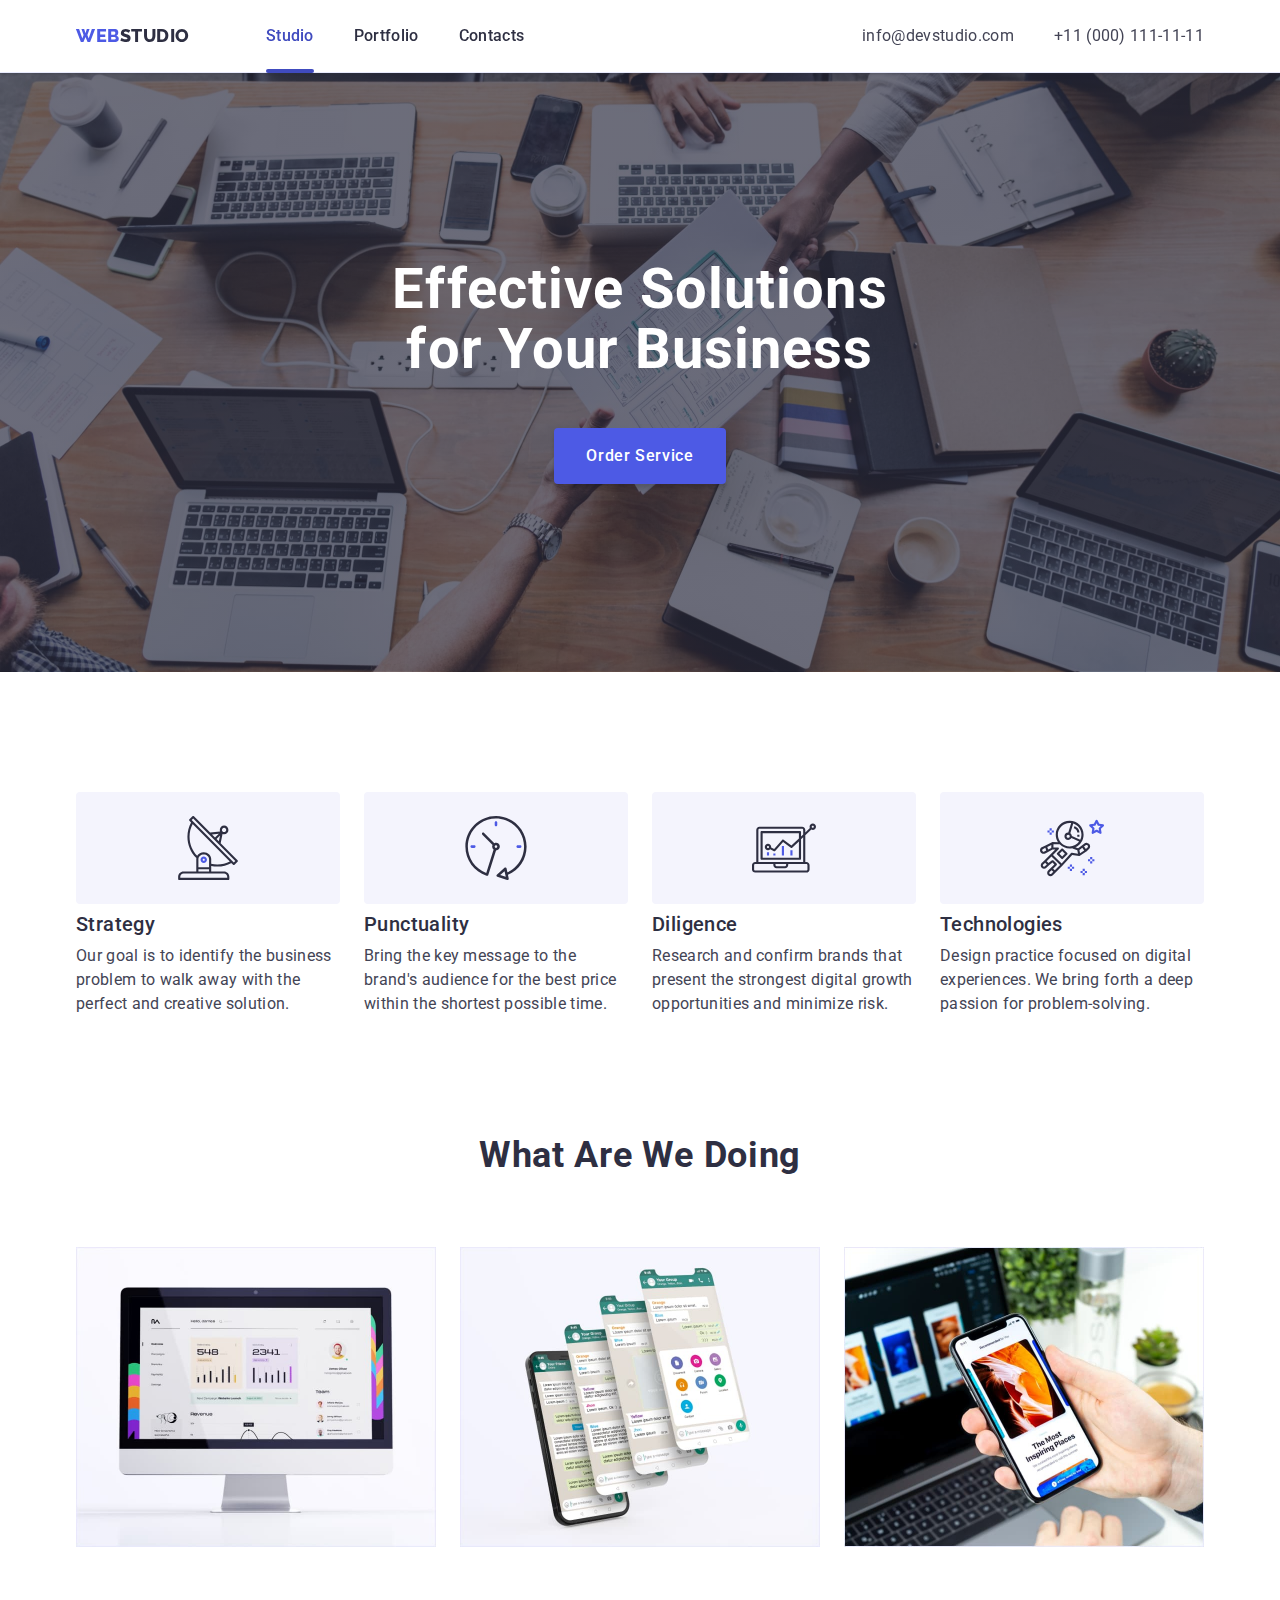
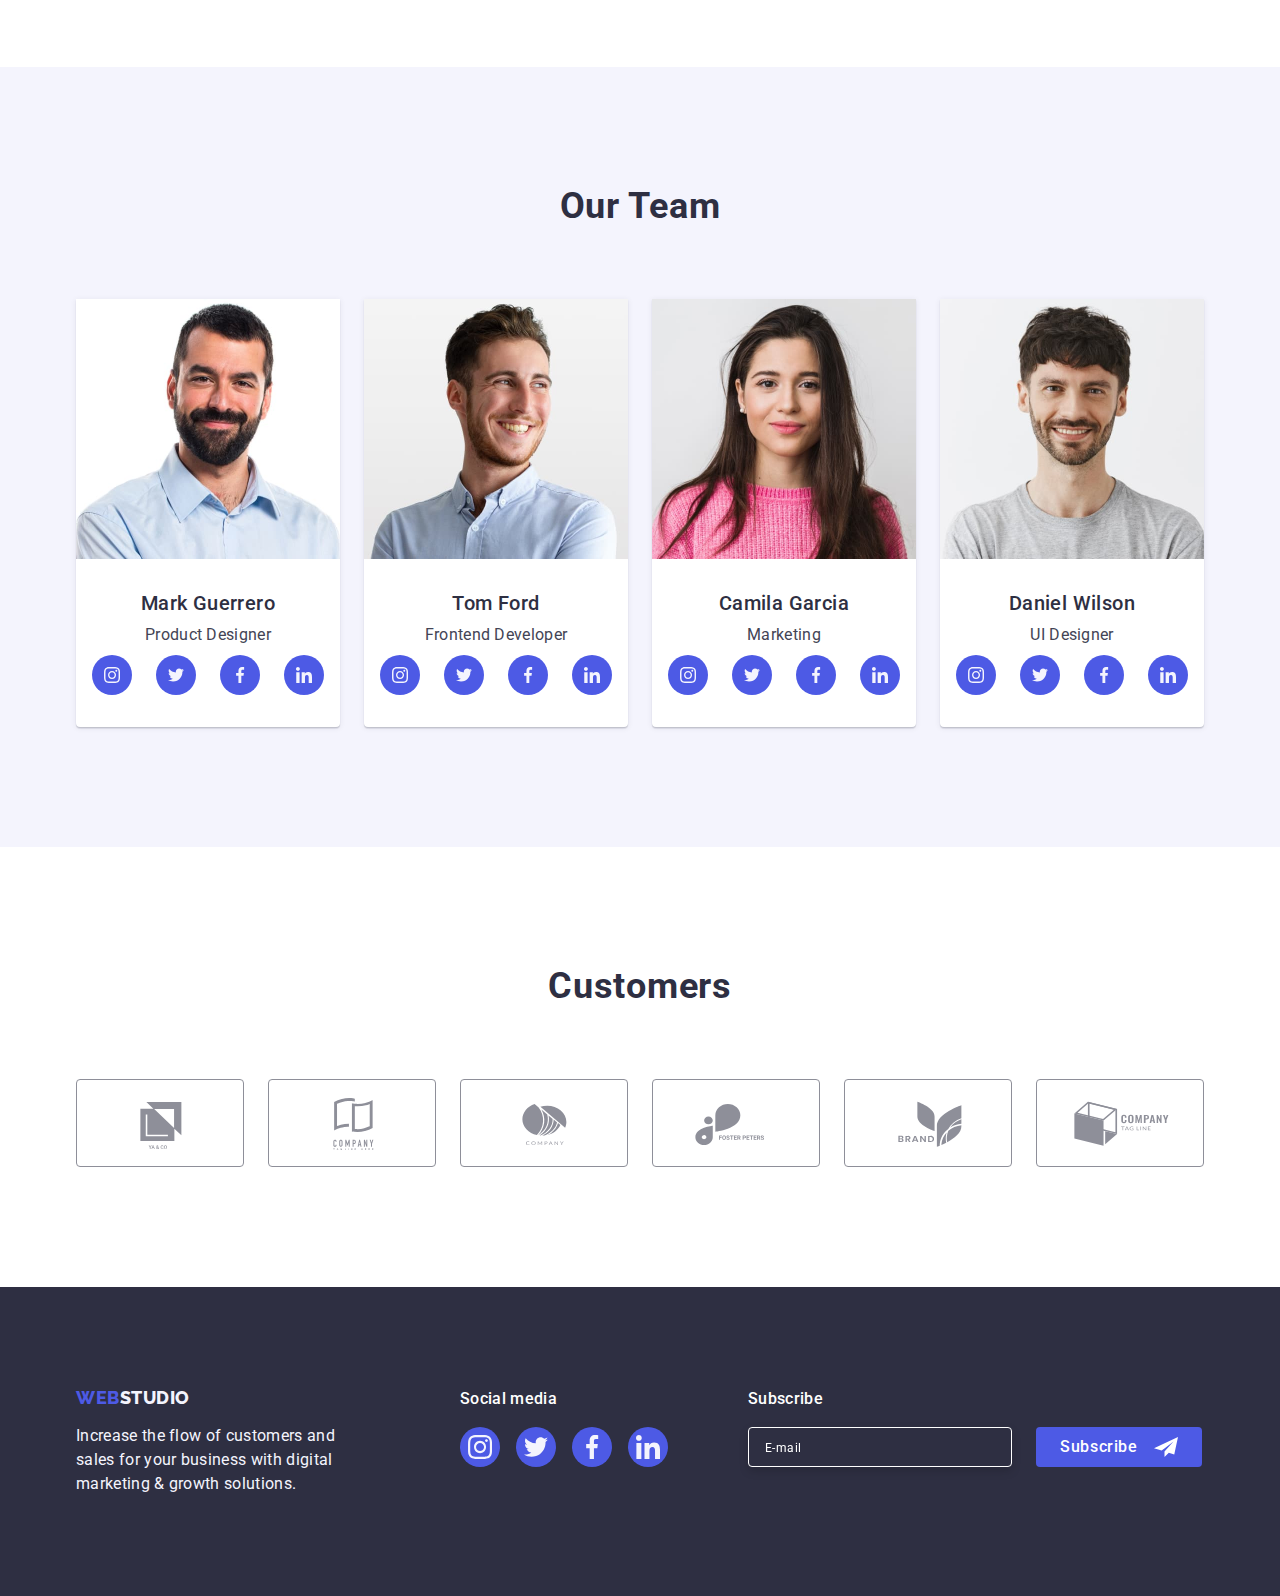
==== commit fc3f68fb: "додає форму в футері" ====
--- a/index.html
+++ b/index.html
@@ -536,8 +536,8 @@
             digital marketing & growth solutions.
           </p>
         </div>
-        <div>
-          <p class="social-media-text">Social media</p>
+        <div class="footer-social-media-wrapper">
+          <p class="social-media-form-text">Social media</p>
           <ul class="social-media-list list">
             <li class="social-media-item">
               <a
@@ -592,9 +592,32 @@
               </a>
             </li>
           </ul>
+        </div>
+
+        <div>
+          <p class="social-media-form-text">Subscribe</p>
+          <form class="footer-form">
+            <label class="footer-form-label">
+              <input
+                type="email"
+                name="email"
+                required
+                class="footer-form-email"
+                placeholder="E-mail"
+              />
+            </label>
+            <button type="submit" class="footer-form-button button">
+              <span>Subscribe</span>
+              <svg class="subscribe-footer-icon" width="24" height="24">
+                <use href="./images/icons.svg#icon-telegram"></use>
+              </svg>
+            </button>
+          </form>
         </div>
       </div>
     </footer>
+
+    <!-- Modal window -->
 
     <div class="backdrop is-hidden" data-modal>
       <div class="modal">
@@ -666,12 +689,6 @@
               class="user-comment"
             ></textarea>
           </label>
-
-          <!-- <label class="form-field">
-            <input type="checkbox" name="checkbox" value="checkbox" required />
-            <span>I accept the terms and conditions of the</span>
-            <a href="">Privacy Policy</a>
-          </label> -->
 
           <label class="checkbox-description">
             <input
@@ -690,7 +707,7 @@
             <a href="" class="policy-link">Privacy Policy</a>
           </label>
 
-          <button type="submit" class="form-button button">Send</button>
+          <button type="submit" class="primary-button button">Send</button>
         </form>
       </div>
     </div>
--- a/css/styles.css
+++ b/css/styles.css
@@ -496,12 +496,16 @@
   color: var(--light-text-color);
 }
 
+.footer-social-media-wrapper {
+  margin-right: 80px;
+}
+
 .social-media-list {
   display: flex;
   gap: 16px;
 }
 
-.social-media-text {
+.social-media-form-text {
   margin-bottom: 16px;
   font-weight: 500;
   line-height: 1.5;
@@ -512,6 +516,48 @@
 .social-media-item > .icon-link:hover,
 .social-media-item > .icon-link:focus {
   background-color: var(--green-hover-color);
+}
+
+.footer-form {
+  display: flex;
+  align-items: center;
+  gap: 24px;
+}
+
+.footer-form-email {
+  width: 264px;
+  height: 40px;
+  padding: 8px 16px;
+  border: 1px solid var(--white-text-color);
+  filter: drop-shadow(0px 4px 4px rgba(0, 0, 0, 0.15));
+  border-radius: 4px;
+  background-color: var(--headings-text-color);
+  color: var(--white-text-color);
+}
+
+.footer-form-email::placeholder {
+  font-size: 12px;
+  line-height: 2;
+  letter-spacing: 0.04em;
+
+  color: var(--white-text-color);
+}
+
+.footer-form-button {
+  display: flex;
+  align-items: center;
+  justify-content: center;
+  gap: 16px;
+  padding: 8px 24px;
+  min-width: 165px;
+  color: var(--white-text-color);
+  border-radius: 4px;
+  background-color: var(--primary-brand-color);
+  border: none;
+}
+
+.subscribe-footer-icon {
+  fill: var(--white-text-color);
 }
 
 /* Portfolio */
@@ -849,9 +895,3 @@
 .policy-link {
   color: var(--primary-brand-color);
 }
-
-.form-button {
-  display: block;
-  margin-left: auto;
-  margin-right: auto;
-}
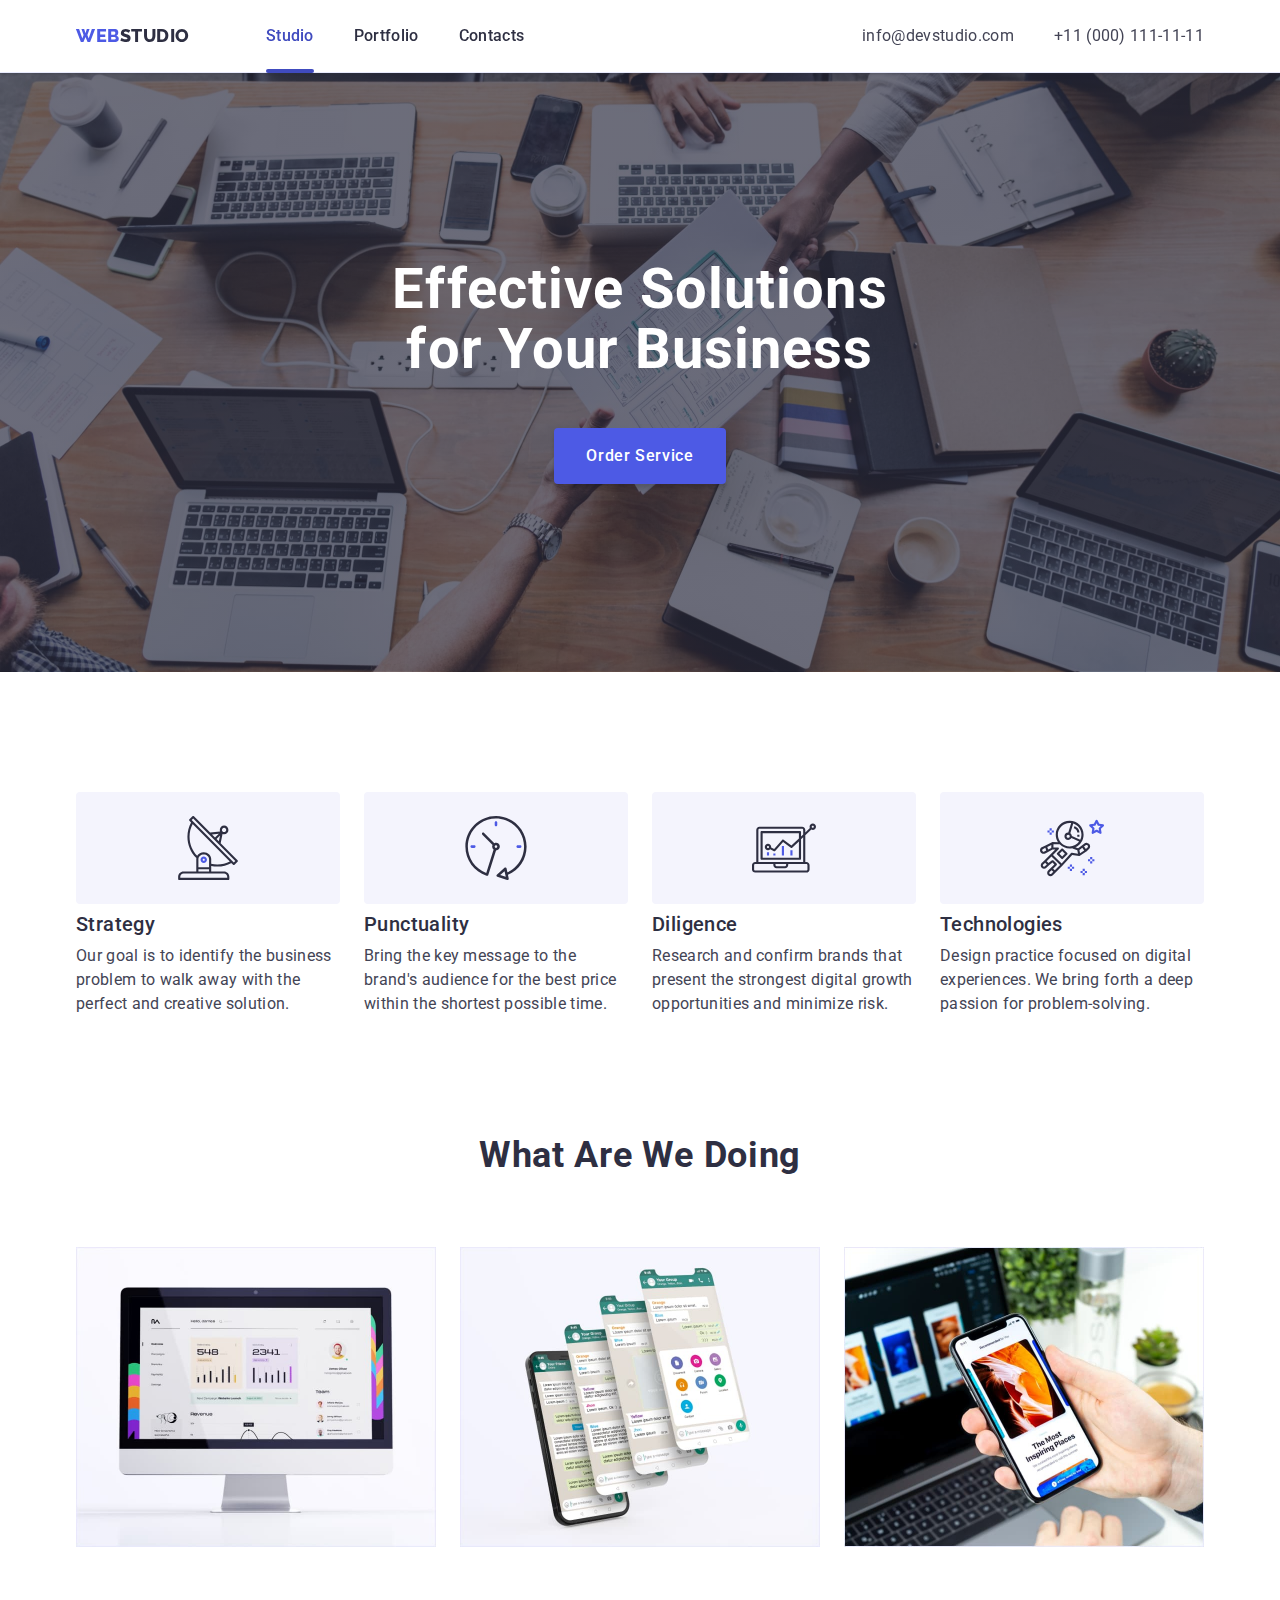
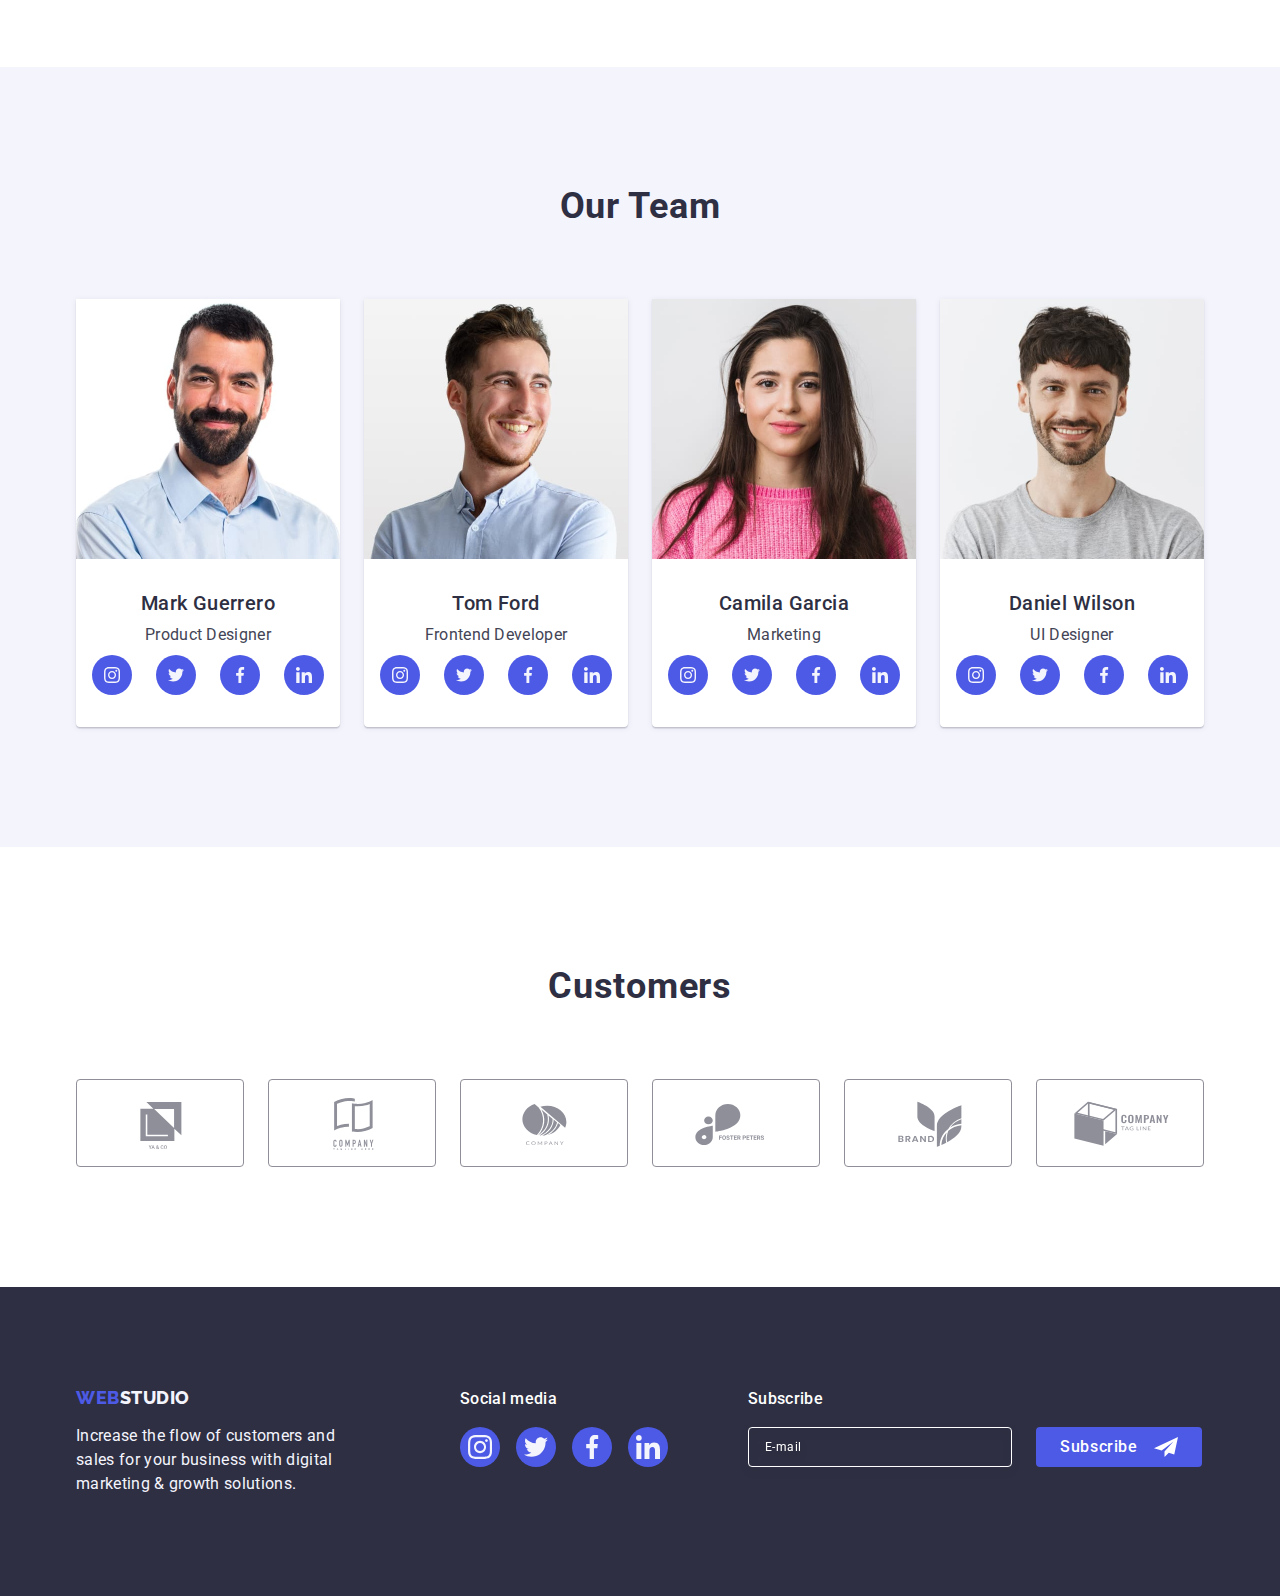
==== commit 411446a9: "виправляє помилки" ====
--- a/index.html
+++ b/index.html
@@ -594,7 +594,7 @@
           </ul>
         </div>
 
-        <div>
+        <div class="footer-form-container">
           <p class="social-media-form-text">Subscribe</p>
           <form class="footer-form">
             <label class="footer-form-label">
@@ -607,7 +607,7 @@
               />
             </label>
             <button type="submit" class="footer-form-button button">
-              <span>Subscribe</span>
+              Subscribe
               <svg class="subscribe-footer-icon" width="24" height="24">
                 <use href="./images/icons.svg#icon-telegram"></use>
               </svg>
@@ -626,12 +626,9 @@
             <use href="./images/icons.svg#icon-close"></use>
           </svg>
         </button>
+        <p class="form-title">Leave your contacts and we will call you back</p>
 
         <form class="form-modal">
-          <p class="form-title">
-            Leave your contacts and we will call you back
-          </p>
-
           <label class="form-field">
             <span class="input-description">Name</span>
             <span class="input-wrapper">
--- a/css/styles.css
+++ b/css/styles.css
@@ -521,17 +521,24 @@
 .footer-form {
   display: flex;
   align-items: center;
-  gap: 24px;
+}
+
+.footer-form-label {
+  margin-right: 24px;
 }
 
 .footer-form-email {
   width: 264px;
   height: 40px;
   padding: 8px 16px;
+
+  font-size: 12px;
+  line-height: 1.5;
+  letter-spacing: 0.04em;
   border: 1px solid var(--white-text-color);
   filter: drop-shadow(0px 4px 4px rgba(0, 0, 0, 0.15));
   border-radius: 4px;
-  background-color: var(--headings-text-color);
+  background-color: transparent;
   color: var(--white-text-color);
 }
 
@@ -547,7 +554,6 @@
   display: flex;
   align-items: center;
   justify-content: center;
-  gap: 16px;
   padding: 8px 24px;
   min-width: 165px;
   color: var(--white-text-color);
@@ -557,6 +563,7 @@
 }
 
 .subscribe-footer-icon {
+  margin-left: 16px;
   fill: var(--white-text-color);
 }
 
